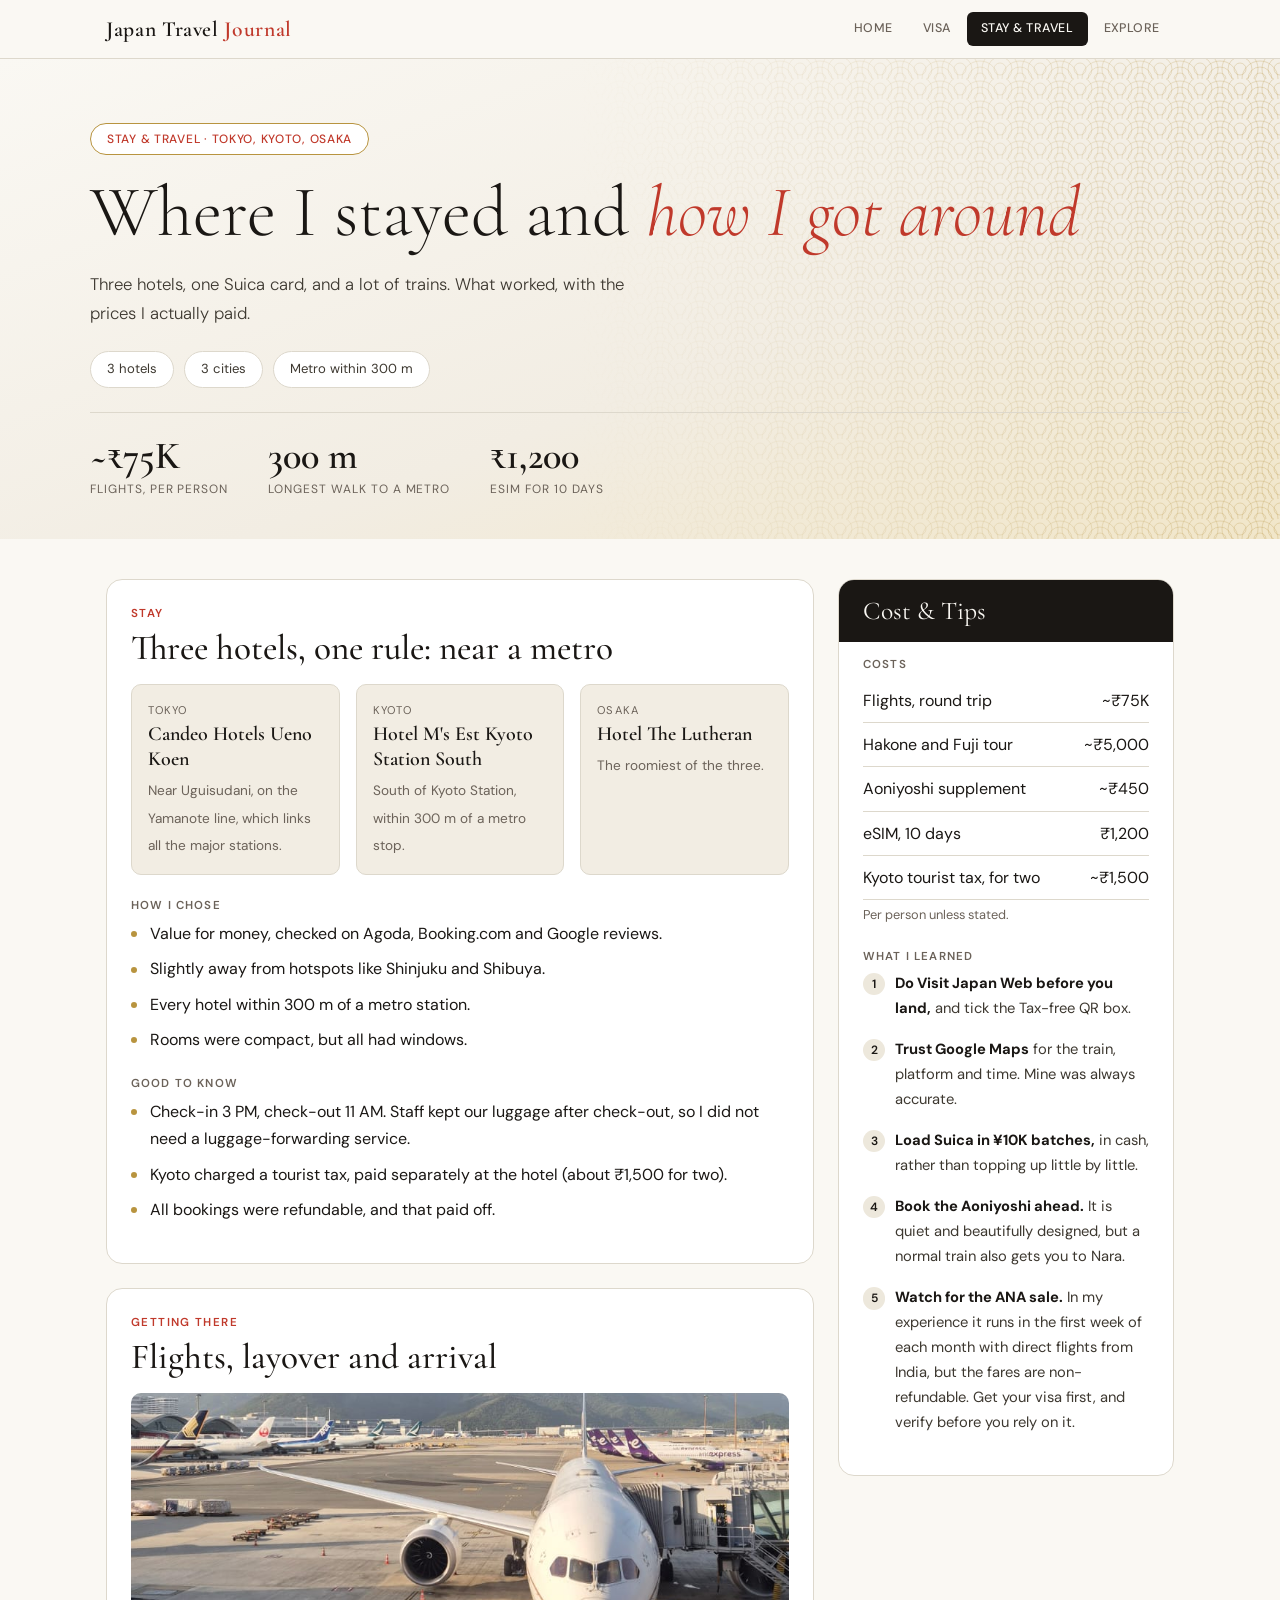
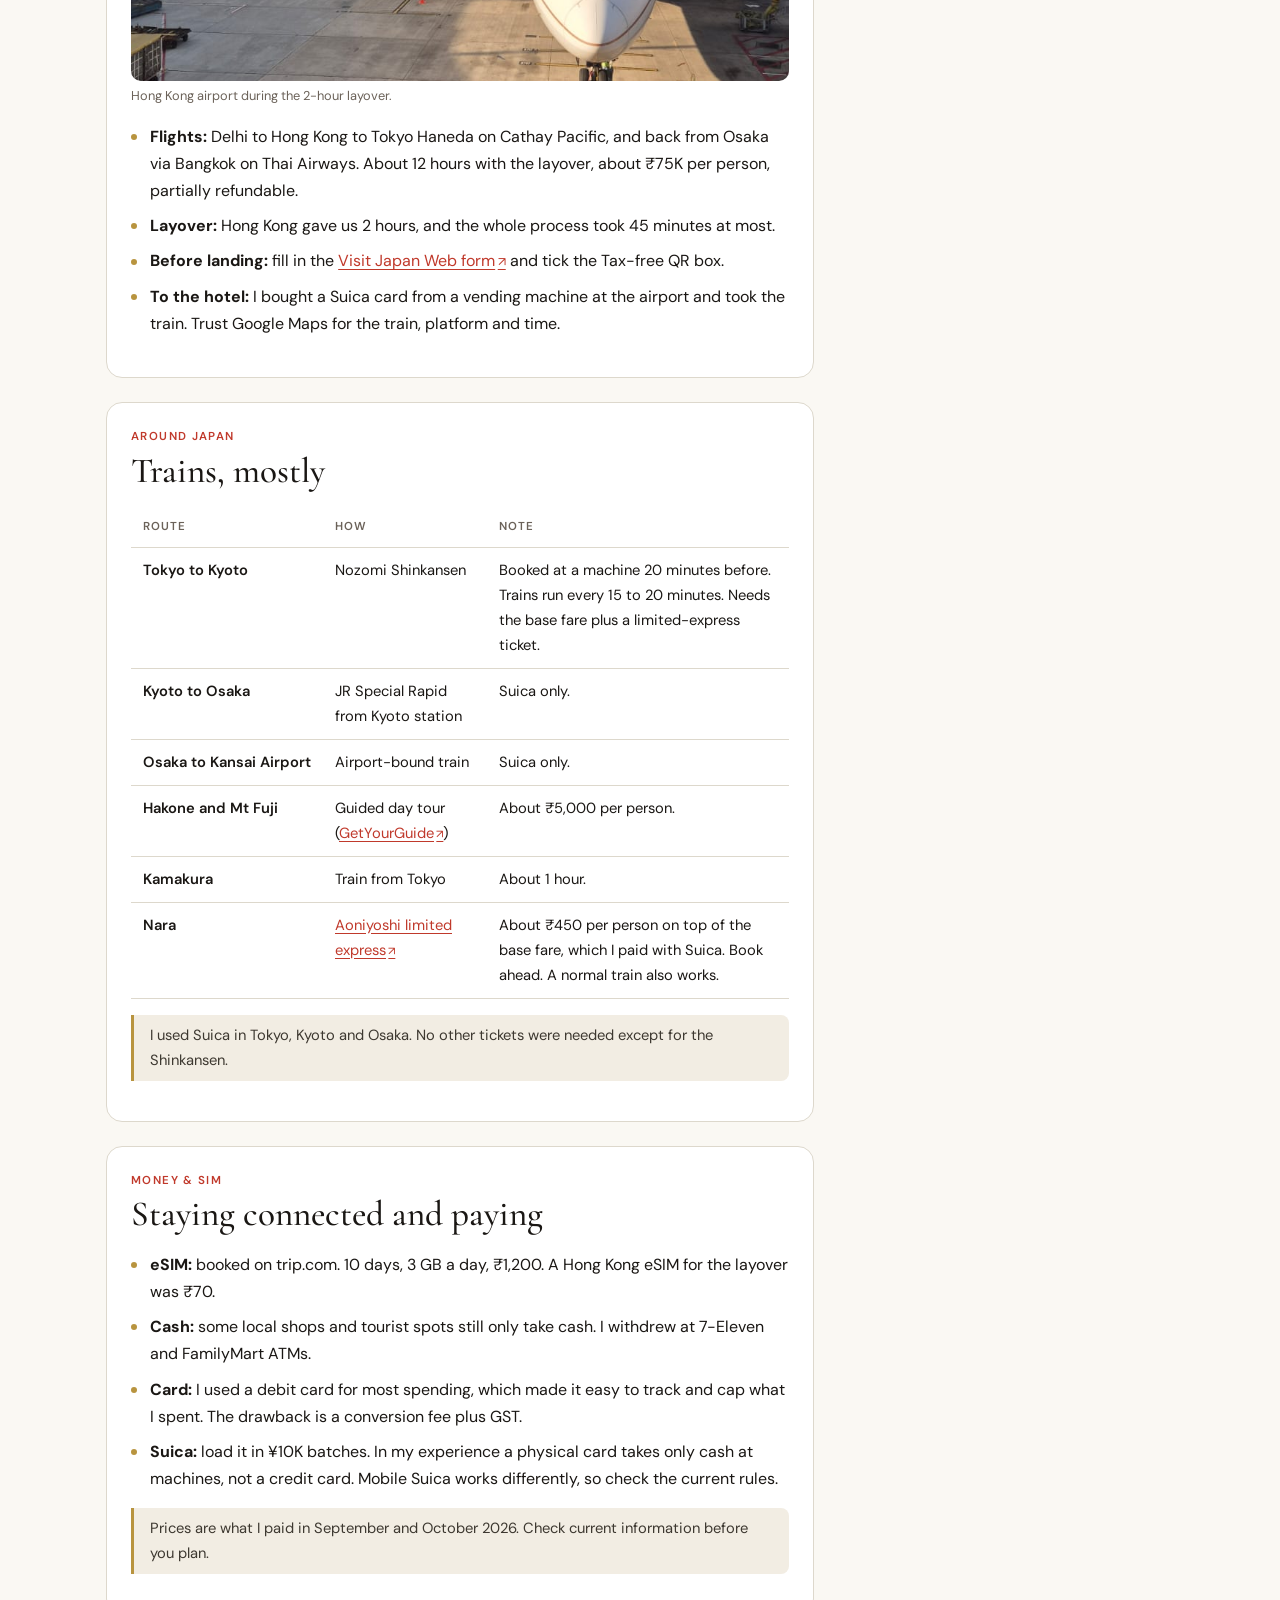
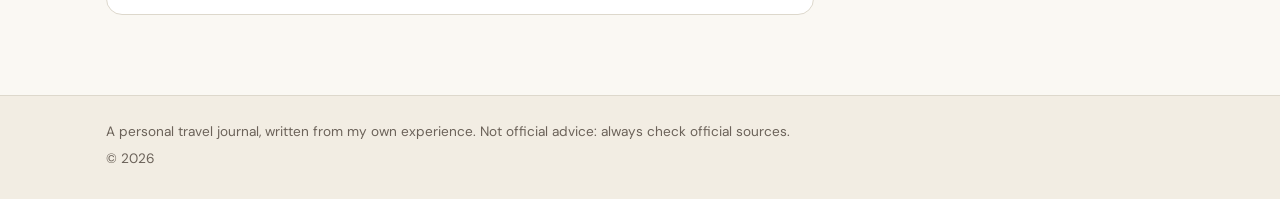
==== stay-travel.html @ 10fd83c4 "Add Stay & Travel page - stay-travel.html: hotels, flights and arrival, transport table,   money and" ====
<!DOCTYPE html>
<html lang="en">
<head>
  <meta charset="utf-8">
  <meta name="viewport" content="width=device-width, initial-scale=1">
  <title>Stay &amp; Travel: Japan Travel Journal</title>
  <meta name="description" content="Where I stayed in Tokyo, Kyoto and Osaka, and how I got around Japan: flights, trains, Suica, eSIM and what it cost.">
  <link rel="preconnect" href="https://fonts.googleapis.com">
  <link rel="preconnect" href="https://fonts.gstatic.com" crossorigin>
  <link rel="stylesheet" href="https://fonts.googleapis.com/css2?family=Cormorant+Garamond:ital,wght@0,300;0,500;0,600;1,300;1,400&family=DM+Sans:wght@300;400;500;600&display=swap">
  <link rel="stylesheet" href="assets/css/base.css">
  <link rel="stylesheet" href="assets/css/layout.css">
  <link rel="stylesheet" href="assets/css/components.css">
  <script src="assets/js/nav.js" defer></script>
</head>
<body>
  <a class="skip-link" href="#main">Skip to content</a>
  <header class="site-header" id="site-header"></header>

  <section class="hero">
    <div class="hero__inner">
      <span class="hero-tag">Stay &amp; Travel &middot; Tokyo, Kyoto, Osaka</span>
      <h1>Where I stayed and <em>how I got around</em></h1>
      <p class="hero__sub">
        Three hotels, one Suica card, and a lot of trains. What worked, with the prices I actually paid.
      </p>
      <ul class="chips">
        <li class="chip">3 hotels</li>
        <li class="chip">3 cities</li>
        <li class="chip">Metro within 300 m</li>
      </ul>
      <dl class="stats">
        <div><dt>Flights, per person</dt><dd>~&#8377;75K</dd></div>
        <div><dt>Longest walk to a metro</dt><dd>300 m</dd></div>
        <div><dt>eSIM for 10 days</dt><dd>&#8377;1,200</dd></div>
      </dl>
    </div>
  </section>

  <main class="page" id="main">
    <div class="page-grid">
      <article>
        <section class="card">
          <p class="eyebrow">Stay</p>
          <h2>Three hotels, one rule: near a metro</h2>
          <ul class="hotels">
            <li class="hotel"><span class="hotel__city">Tokyo</span><span class="hotel__name">Candeo Hotels Ueno Koen</span><span class="hotel__note">Near Uguisudani, on the Yamanote line, which links all the major stations.</span></li>
            <li class="hotel"><span class="hotel__city">Kyoto</span><span class="hotel__name">Hotel M's Est Kyoto Station South</span><span class="hotel__note">South of Kyoto Station, within 300 m of a metro stop.</span></li>
            <li class="hotel"><span class="hotel__city">Osaka</span><span class="hotel__name">Hotel The Lutheran</span><span class="hotel__note">The roomiest of the three.</span></li>
          </ul>

          <h3 class="sub">How I chose</h3>
          <ul class="points">
            <li>Value for money, checked on Agoda, Booking.com and Google reviews.</li>
            <li>Slightly away from hotspots like Shinjuku and Shibuya.</li>
            <li>Every hotel within 300 m of a metro station.</li>
            <li>Rooms were compact, but all had windows.</li>
          </ul>

          <h3 class="sub">Good to know</h3>
          <ul class="points">
            <li>Check-in 3 PM, check-out 11 AM. Staff kept our luggage after check-out, so I did not need a luggage-forwarding service.</li>
            <li>Kyoto charged a tourist tax, paid separately at the hotel (about &#8377;1,500 for two).</li>
            <li>All bookings were refundable, and that paid off.</li>
          </ul>
        </section>

        <section class="card">
          <p class="eyebrow">Getting there</p>
          <h2>Flights, layover and arrival</h2>
          <figure class="photo">
            <img src="assets/images/stay-travel/hong-kong-airport.jpg" width="900" height="1600" loading="lazy"
                 alt="An aircraft parked at a gate at Hong Kong airport, with mountains and clouds behind">
            <figcaption>Hong Kong airport during the 2-hour layover.</figcaption>
          </figure>
          <ul class="points">
            <li><strong>Flights:</strong> Delhi to Hong Kong to Tokyo Haneda on Cathay Pacific, and back from Osaka via Bangkok on Thai Airways. About 12 hours with the layover, about &#8377;75K per person, partially refundable.</li>
            <li><strong>Layover:</strong> Hong Kong gave us 2 hours, and the whole process took 45 minutes at most.</li>
            <li><strong>Before landing:</strong> fill in the
              <a href="https://www.vjw.digital.go.jp/main/#/vjwplo001" target="_blank" rel="noopener noreferrer">Visit Japan Web form<span class="sr-only"> (opens in new tab)</span></a>
              and tick the Tax-free QR box.</li>
            <li><strong>To the hotel:</strong> I bought a Suica card from a vending machine at the airport and took the train. Trust Google Maps for the train, platform and time.</li>
          </ul>
        </section>

        <section class="card">
          <p class="eyebrow">Around Japan</p>
          <h2>Trains, mostly</h2>
          <div class="table-wrap">
            <table class="transport">
              <thead>
                <tr><th scope="col">Route</th><th scope="col">How</th><th scope="col">Note</th></tr>
              </thead>
              <tbody>
                <tr><td>Tokyo to Kyoto</td><td>Nozomi Shinkansen</td><td>Booked at a machine 20 minutes before. Trains run every 15 to 20 minutes. Needs the base fare plus a limited-express ticket.</td></tr>
                <tr><td>Kyoto to Osaka</td><td>JR Special Rapid from Kyoto station</td><td>Suica only.</td></tr>
                <tr><td>Osaka to Kansai Airport</td><td>Airport-bound train</td><td>Suica only.</td></tr>
                <tr><td>Hakone and Mt Fuji</td><td>Guided day tour
                  (<a href="https://www.getyourguide.com/tokyo-l193/tokyo-mt-fuji-tour-hakone-ropeway-owakudani-lake-ashi-t1035544/" target="_blank" rel="noopener noreferrer">GetYourGuide<span class="sr-only"> (opens in new tab)</span></a>)</td><td>About &#8377;5,000 per person.</td></tr>
                <tr><td>Kamakura</td><td>Train from Tokyo</td><td>About 1 hour.</td></tr>
                <tr><td>Nara</td><td>
                  <a href="https://www.kintetsu.co.jp/foreign/english/aoniyoshi/" target="_blank" rel="noopener noreferrer">Aoniyoshi limited express<span class="sr-only"> (opens in new tab)</span></a></td>
                  <td>About &#8377;450 per person on top of the base fare, which I paid with Suica. Book ahead. A normal train also works.</td></tr>
              </tbody>
            </table>
          </div>
          <p class="note">I used Suica in Tokyo, Kyoto and Osaka. No other tickets were needed except for the Shinkansen.</p>
        </section>

        <section class="card">
          <p class="eyebrow">Money &amp; SIM</p>
          <h2>Staying connected and paying</h2>
          <ul class="points">
            <li><strong>eSIM:</strong> booked on trip.com. 10 days, 3 GB a day, &#8377;1,200. A Hong Kong eSIM for the layover was &#8377;70.</li>
            <li><strong>Cash:</strong> some local shops and tourist spots still only take cash. I withdrew at 7-Eleven and FamilyMart ATMs.</li>
            <li><strong>Card:</strong> I used a debit card for most spending, which made it easy to track and cap what I spent. The drawback is a conversion fee plus GST.</li>
            <li><strong>Suica:</strong> load it in &#165;10K batches. In my experience a physical card takes only cash at machines, not a credit card. Mobile Suica works differently, so check the current rules.</li>
          </ul>
          <p class="note">Prices are what I paid in September and October 2026. Check current information before you plan.</p>
        </section>
      </article>

      <aside class="cost-tips" aria-label="Cost and tips">
        <div class="cost-tips__head"><h2>Cost &amp; Tips</h2></div>
        <div class="cost-tips__body">
          <h3>Costs</h3>
          <ul class="cost-list">
            <li><span>Flights, round trip</span><span>~&#8377;75K</span></li>
            <li><span>Hakone and Fuji tour</span><span>~&#8377;5,000</span></li>
            <li><span>Aoniyoshi supplement</span><span>~&#8377;450</span></li>
            <li><span>eSIM, 10 days</span><span>&#8377;1,200</span></li>
            <li><span>Kyoto tourist tax, for two</span><span>~&#8377;1,500</span></li>
          </ul>
          <p class="cost-per">Per person unless stated.</p>

          <h3>What I learned</h3>
          <ol class="tips">
            <li><strong>Do Visit Japan Web before you land,</strong> and tick the Tax-free QR box.</li>
            <li><strong>Trust Google Maps</strong> for the train, platform and time. Mine was always accurate.</li>
            <li><strong>Load Suica in &#165;10K batches,</strong> in cash, rather than topping up little by little.</li>
            <li><strong>Book the Aoniyoshi ahead.</strong> It is quiet and beautifully designed, but a normal train also gets you to Nara.</li>
            <li><strong>Watch for the ANA sale.</strong> In my experience it runs in the first week of each month with direct flights from India, but the fares are non-refundable. Get your visa first, and verify before you rely on it.</li>
          </ol>
        </div>
      </aside>
    </div>
  </main>

  <footer class="site-footer" id="site-footer"></footer>
</body>
</html>
---- assets/css/base.css ----
/* Design tokens: defined once, used everywhere.
   Palette: early-autumn Japan (late Sep to early Oct). Red + gold, with
   green reserved for "approved" only. Fonts are loaded by <link> in each page head. */

:root {
  /* Surfaces */
  --ivory: #faf8f3;        /* page background */
  --cream: #f2ede3;        /* tinted panels */
  --paper: #ede8dc;        /* small chips */
  --white: #ffffff;        /* cards */

  /* Text */
  --ink: #1a1714;
  --ink-light: #3d3830;
  --muted: #6b6259;        /* AA contrast on ivory and cream */

  /* Accents */
  --accent: #c0392b;       /* links, eyebrow, buttons */
  --accent-dark: #962d22;  /* hover */
  --gold: #b8943f;         /* borders and dividers only, never text */
  --gold-light: #e8d49e;   /* soft tint */
  --matcha: #4a6741;       /* ONLY for "approved" */
  --green-badge: #e8f0e4;  /* background for "approved" */

  --border: #ddd8cc;
  --shadow: rgba(26, 23, 20, 0.08);

  /* Fonts */
  --font-heading: "Cormorant Garamond", Georgia, "Times New Roman", serif;
  --font-body: "DM Sans", system-ui, -apple-system, "Segoe UI", Roboto, sans-serif;

  /* Spacing scale */
  --space-1: 0.25rem;
  --space-2: 0.5rem;
  --space-3: 1rem;
  --space-4: 1.5rem;
  --space-5: 2.5rem;
  --space-6: 4rem;

  --radius: 16px;
  --radius-sm: 10px;
  --content-width: 68.75rem;
}

*,
*::before,
*::after {
  box-sizing: border-box;
}

html { scroll-behavior: smooth; }

body {
  margin: 0;
  background: var(--ivory);
  color: var(--ink);
  font-family: var(--font-body);
  font-size: 1rem;
  line-height: 1.7;
}

h1,
h2,
h3 {
  font-family: var(--font-heading);
  font-weight: 600;
  line-height: 1.15;
  margin: 0 0 var(--space-3);
}

h1 { font-size: clamp(2.6rem, 6vw, 4.5rem); font-weight: 300; }
h2 { font-size: clamp(1.6rem, 3vw, 2.2rem); font-weight: 500; }
h3 { font-size: 1.25rem; }

p { margin: 0 0 var(--space-3); }

a { color: var(--accent); text-underline-offset: 0.2em; }
a:hover { color: var(--accent-dark); }

a:focus-visible,
button:focus-visible {
  outline: 3px solid var(--gold);
  outline-offset: 2px;
}

/* Links that open in a new tab get a small arrow. */
a[target="_blank"]::after {
  content: "\2197";
  font-size: 0.8em;
  margin-left: 0.2em;
}

img { max-width: 100%; height: auto; }

.sr-only {
  position: absolute;
  width: 1px;
  height: 1px;
  margin: -1px;
  padding: 0;
  overflow: hidden;
  clip: rect(0, 0, 0, 0);
  white-space: nowrap;
  border: 0;
}
---- assets/css/layout.css ----
/* Page structure: nav, hero, content + side box, footer. */

.skip-link {
  position: absolute;
  left: -999px;
  top: 0;
  background: var(--accent);
  color: #fff;
  padding: var(--space-2) var(--space-3);
}
.skip-link:focus { left: var(--space-3); z-index: 200; }

/* Sticky frosted nav */
.site-header {
  position: sticky;
  top: 0;
  z-index: 100;
  background: rgba(250, 248, 243, 0.95);
  backdrop-filter: blur(12px);
  border-bottom: 1px solid var(--border);
}

.site-header__inner {
  max-width: var(--content-width);
  margin: 0 auto;
  min-height: 58px;
  padding: 0 var(--space-3);
  display: flex;
  align-items: center;
  justify-content: space-between;
  gap: var(--space-3);
  flex-wrap: wrap;
}

.nav-brand {
  font-family: var(--font-heading);
  font-size: 1.35rem;
  font-weight: 600;
  letter-spacing: 0.03em;
  color: var(--ink);
  text-decoration: none;
}
.nav-brand span { color: var(--accent); }

.nav-toggle {
  display: none;
  background: transparent;
  border: 1px solid var(--border);
  border-radius: 8px;
  padding: var(--space-1) var(--space-3);
  font: inherit;
  font-size: 0.8rem;
  text-transform: uppercase;
  letter-spacing: 0.05em;
  color: var(--ink);
  cursor: pointer;
}

.site-nav ul {
  list-style: none;
  margin: 0;
  padding: 0;
  display: flex;
  gap: 2px;
}

.site-nav a {
  display: block;
  padding: 6px 14px;
  border-radius: 6px;
  font-size: 0.78rem;
  font-weight: 500;
  letter-spacing: 0.04em;
  text-transform: uppercase;
  text-decoration: none;
  color: var(--muted);
  transition: background 0.2s, color 0.2s;
}
.site-nav a:hover,
.site-nav a[aria-current="page"] {
  background: var(--ink);
  color: var(--ivory);
}

/* Hero: cream-to-gold wash, faint wave pattern fading out to the left. */
.hero {
  position: relative;
  overflow: hidden;
  padding: var(--space-6) var(--space-3) var(--space-5);
  background: linear-gradient(160deg, var(--ivory) 0%, var(--cream) 60%, #f1e6c9 100%);
}
.hero::before {
  content: "";
  position: absolute;
  inset: 0;
  background-image: url("data:image/svg+xml,%3Csvg xmlns='http://www.w3.org/2000/svg' width='40' height='20' viewBox='0 0 40 20'%3E%3Cg fill='none' stroke='%23b8943f' stroke-opacity='0.3' stroke-width='1'%3E%3Ccircle cx='20' cy='20' r='18'/%3E%3Ccircle cx='20' cy='20' r='12'/%3E%3Ccircle cx='20' cy='20' r='6'/%3E%3Ccircle cx='0' cy='10' r='18'/%3E%3Ccircle cx='0' cy='10' r='12'/%3E%3Ccircle cx='0' cy='10' r='6'/%3E%3Ccircle cx='40' cy='10' r='18'/%3E%3Ccircle cx='40' cy='10' r='12'/%3E%3Ccircle cx='40' cy='10' r='6'/%3E%3C/g%3E%3C/svg%3E");
  -webkit-mask-image: linear-gradient(to left, rgba(0, 0, 0, 0.9), transparent 55%);
  mask-image: linear-gradient(to left, rgba(0, 0, 0, 0.9), transparent 55%);
  pointer-events: none;
}
.hero__inner {
  position: relative;
  max-width: var(--content-width);
  margin: 0 auto;
}
.hero h1 em { font-style: italic; color: var(--accent); }
.hero__sub {
  max-width: 36rem;
  margin-bottom: var(--space-4);
  font-size: 1.05rem;
  font-weight: 300;
  color: var(--ink-light);
}

/* Main content: cards on the left, Cost & Tips on the right. */
.page {
  max-width: var(--content-width);
  margin: 0 auto;
  padding: var(--space-5) var(--space-3);
}

.page-grid {
  display: grid;
  grid-template-columns: minmax(0, 1fr) 21rem;
  gap: var(--space-4);
  align-items: start;
}

.page-grid > article {
  display: grid;
  gap: var(--space-4);
}

.page-grid > aside {
  position: sticky;
  top: 74px;
}

/* Footer */
.site-footer {
  border-top: 1px solid var(--border);
  margin-top: var(--space-5);
  background: var(--cream);
  color: var(--muted);
  font-size: 0.85rem;
}
.site-footer__inner {
  max-width: var(--content-width);
  margin: 0 auto;
  padding: var(--space-4) var(--space-3);
}
.site-footer p { margin: 0 0 var(--space-1); }

/* Tablet and mobile: side box drops below the content, nav collapses. */
@media (max-width: 52rem) {
  .page-grid { grid-template-columns: minmax(0, 1fr); }
  .page-grid > aside { position: static; }

  .nav-toggle { display: inline-block; }
  .site-nav { width: 100%; }
  .site-nav[hidden] { display: none; }
  .site-nav ul { flex-direction: column; padding-bottom: var(--space-2); }
}
---- assets/css/components.css ----
/* Reusable components. */

/* Cards */
.card {
  background: var(--white);
  border: 1px solid var(--border);
  border-radius: var(--radius);
  padding: var(--space-4);
  transition: box-shadow 0.2s;
}
.card:hover { box-shadow: 0 4px 24px var(--shadow); }

.eyebrow {
  margin: 0 0 var(--space-1);
  font-size: 0.72rem;
  font-weight: 600;
  letter-spacing: 0.12em;
  text-transform: uppercase;
  color: var(--accent);
}
.card h2 { margin-bottom: var(--space-3); }

/* Pills and chips (hero) */
.hero-tag {
  display: inline-flex;
  align-items: center;
  margin-bottom: var(--space-3);
  padding: 5px 16px;
  border: 1px solid var(--gold);
  border-radius: 100px;
  background: var(--white);
  font-size: 0.75rem;
  font-weight: 500;
  letter-spacing: 0.06em;
  text-transform: uppercase;
  color: var(--accent);
}

.chips {
  display: flex;
  flex-wrap: wrap;
  gap: 10px;
  margin: 0 0 var(--space-4);
  padding: 0;
  list-style: none;
}
.chip {
  padding: 6px 16px;
  border: 1px solid var(--border);
  border-radius: 100px;
  background: var(--white);
  font-size: 0.82rem;
  color: var(--ink-light);
}

/* "Approved": the only green on the site. Used in exactly three places. */
.chip--approved,
.approved-pill {
  border-color: transparent;
  background: var(--green-badge);
  color: var(--matcha);
  font-weight: 600;
}
.approved-pill {
  display: inline-block;
  margin-left: var(--space-2);
  padding: 1px 10px;
  border-radius: 100px;
  font-size: 0.75rem;
  letter-spacing: 0.04em;
  text-transform: uppercase;
}
mark.approved {
  background: linear-gradient(transparent 55%, var(--green-badge) 55%);
  color: var(--matcha);
  font-weight: 600;
  padding: 0 2px;
}

/* Hero stats */
.stats {
  display: flex;
  flex-wrap: wrap;
  gap: var(--space-5);
  margin: 0;
  padding: var(--space-4) 0 0;
  border-top: 1px solid var(--border);
}
.stats > div { margin: 0; }
.stats dt {
  order: 2;
  margin-top: var(--space-1);
  font-size: 0.75rem;
  letter-spacing: 0.08em;
  text-transform: uppercase;
  color: var(--muted);
}
.stats dd {
  margin: 0;
  font-family: var(--font-heading);
  font-size: 2.4rem;
  font-weight: 600;
  line-height: 1;
}
.stats > div { display: flex; flex-direction: column; }

/* Timeline */
.timeline {
  position: relative;
  list-style: none;
  margin: 0;
  padding: 0 0 0 var(--space-4);
}
.timeline::before {
  content: "";
  position: absolute;
  left: 7px;
  top: 8px;
  bottom: 8px;
  width: 1px;
  background: var(--border);
}
.timeline li { position: relative; margin-bottom: var(--space-3); }
.timeline li:last-child { margin-bottom: 0; }
.timeline li::before {
  content: "";
  position: absolute;
  left: calc(-1 * var(--space-4) + 3px);
  top: 0.55em;
  width: 9px;
  height: 9px;
  border-radius: 50%;
  background: var(--accent);
  border: 2px solid var(--white);
  box-shadow: 0 0 0 1px var(--accent);
}
.timeline li.is-approved::before {
  background: var(--matcha);
  box-shadow: 0 0 0 1px var(--matcha);
}
.timeline time {
  display: block;
  font-size: 0.72rem;
  font-weight: 600;
  letter-spacing: 0.08em;
  text-transform: uppercase;
  color: var(--muted);
}

/* Route cards: where the application goes */
.route {
  display: grid;
  grid-template-columns: repeat(auto-fit, minmax(10rem, 1fr));
  gap: var(--space-3);
  margin: 0;
  padding: 0;
  list-style: none;
}
.route li {
  position: relative;
  padding: var(--space-3);
  border: 1px solid var(--border);
  border-radius: var(--radius-sm);
  background: var(--cream);
  text-align: center;
}
.route li:not(:last-child)::after {
  content: "\2192";
  position: absolute;
  right: calc(-1 * var(--space-3) - 0.4rem);
  top: 50%;
  transform: translateY(-50%);
  color: var(--muted);
  z-index: 1;
}
.route__step {
  display: block;
  font-size: 0.7rem;
  letter-spacing: 0.1em;
  text-transform: uppercase;
  color: var(--muted);
}
.route__name {
  display: block;
  margin: 2px 0;
  font-family: var(--font-heading);
  font-size: 1.2rem;
  font-weight: 600;
  line-height: 1.25;
}
.route__role { font-size: 0.85rem; color: var(--muted); }

/* Checklist */
.checklist {
  list-style: none;
  margin: 0 0 var(--space-3);
  padding: 0;
  columns: 2 15rem;
  column-gap: var(--space-4);
}
.checklist li {
  position: relative;
  margin-bottom: var(--space-2);
  padding-left: 1.6rem;
  break-inside: avoid;
}
.checklist li::before {
  content: "\2713";
  position: absolute;
  left: 0;
  color: var(--accent);
  font-weight: 700;
}

.note {
  margin: 0 0 var(--space-3);
  padding: var(--space-2) var(--space-3);
  border-left: 3px solid var(--gold);
  border-radius: 0 8px 8px 0;
  background: var(--cream);
  font-size: 0.92rem;
  color: var(--ink-light);
}

/* Document download cards */
.docs {
  display: grid;
  grid-template-columns: repeat(auto-fit, minmax(13rem, 1fr));
  gap: var(--space-3);
  margin: var(--space-3) 0;
}
.doc {
  display: flex;
  flex-direction: column;
  gap: var(--space-2);
  padding: var(--space-3);
  border: 1px solid var(--border);
  border-radius: var(--radius-sm);
  background: var(--cream);
}
.doc h3 { margin: 0; }
.doc p { margin: 0; font-size: 0.88rem; color: var(--muted); }
.doc .button { margin-top: auto; align-self: flex-start; }

.button {
  display: inline-block;
  padding: var(--space-2) var(--space-4);
  border-radius: 100px;
  background: var(--accent);
  color: #fff;
  font-size: 0.85rem;
  font-weight: 600;
  text-decoration: none;
}
.button:hover { background: var(--accent-dark); color: #fff; }

/* Cost & Tips: reusable on every content page. */
.cost-tips {
  overflow: hidden;
  border: 1px solid var(--border);
  border-radius: var(--radius);
  background: var(--white);
}
.cost-tips__head {
  padding: var(--space-3) var(--space-4);
  background: var(--ink);
  color: var(--ivory);
}
.cost-tips__head h2 { margin: 0; font-size: 1.6rem; font-weight: 400; }
.cost-tips__body { padding: var(--space-3) var(--space-4) var(--space-4); }
.cost-tips h3 {
  margin: var(--space-4) 0 var(--space-2);
  font-family: var(--font-body);
  font-size: 0.72rem;
  font-weight: 600;
  letter-spacing: 0.1em;
  text-transform: uppercase;
  color: var(--muted);
}
.cost-tips h3:first-child { margin-top: 0; }

.cost-list { list-style: none; margin: 0; padding: 0; }
.cost-list li {
  display: flex;
  justify-content: space-between;
  gap: var(--space-3);
  padding: 8px 0;
  border-bottom: 1px solid var(--border);
}
.cost-list .cost-total { border-bottom: 0; font-weight: 700; }
.cost-per { margin: var(--space-1) 0 0; font-size: 0.8rem; color: var(--muted); }

.tips { list-style: none; margin: 0; padding: 0; counter-reset: tip; }
.tips li {
  position: relative;
  margin-bottom: var(--space-3);
  padding-left: 2rem;
  font-size: 0.92rem;
  color: var(--ink-light);
  counter-increment: tip;
}
.tips li::before {
  content: counter(tip);
  position: absolute;
  left: 0;
  top: 2px;
  width: 1.4rem;
  height: 1.4rem;
  border-radius: 50%;
  background: var(--paper);
  color: var(--ink);
  font-size: 0.75rem;
  font-weight: 600;
  line-height: 1.4rem;
  text-align: center;
}
.tips strong { color: var(--ink); }

/* Hanko-style seal: used once per page for the "last checked" stamp. */
.hanko {
  display: inline-flex;
  flex-direction: column;
  align-items: center;
  justify-content: center;
  flex: none;
  width: 5.5rem;
  height: 5.5rem;
  border: 3px solid var(--accent);
  border-radius: 50%;
  color: var(--accent);
  font-family: var(--font-heading);
  font-size: 0.85rem;
  font-weight: 600;
  line-height: 1.2;
  text-align: center;
  transform: rotate(-8deg);
}
.hanko strong { font-size: 1rem; }

.stale-note {
  display: flex;
  align-items: center;
  gap: var(--space-4);
}
.stale-note p { margin: 0; font-size: 0.92rem; color: var(--ink-light); }

@media (max-width: 40rem) {
  .route li:not(:last-child)::after { content: "\2193"; right: auto; left: 50%; top: auto; bottom: -1.1rem; transform: translateX(-50%); }
  .stale-note { flex-direction: column; align-items: flex-start; }
}

/* Stay & Travel page */

/* Short bullet lists inside cards */
.points {
  list-style: none;
  margin: 0 0 var(--space-3);
  padding: 0;
}
.points li {
  position: relative;
  margin-bottom: var(--space-2);
  padding-left: 1.2rem;
}
.points li::before {
  content: "";
  position: absolute;
  left: 0;
  top: 0.7em;
  width: 6px;
  height: 6px;
  border-radius: 50%;
  background: var(--gold);
}
.card h3.sub {
  margin: var(--space-4) 0 var(--space-2);
  font-family: var(--font-body);
  font-size: 0.72rem;
  font-weight: 600;
  letter-spacing: 0.1em;
  text-transform: uppercase;
  color: var(--muted);
}

/* Hotel cards */
.hotels {
  display: grid;
  grid-template-columns: repeat(auto-fit, minmax(12rem, 1fr));
  gap: var(--space-3);
  margin: 0;
  padding: 0;
  list-style: none;
}
.hotel {
  padding: var(--space-3);
  border: 1px solid var(--border);
  border-radius: var(--radius-sm);
  background: var(--cream);
}
.hotel__city {
  display: block;
  font-size: 0.7rem;
  letter-spacing: 0.1em;
  text-transform: uppercase;
  color: var(--muted);
}
.hotel__name {
  display: block;
  margin: 2px 0 var(--space-1);
  font-family: var(--font-heading);
  font-size: 1.25rem;
  font-weight: 600;
  line-height: 1.25;
}
.hotel__note { font-size: 0.85rem; color: var(--muted); }

/* Photo banner (tall photos are cropped, not squashed) */
.photo { margin: 0 0 var(--space-3); }
.photo img {
  display: block;
  width: 100%;
  height: auto;
  aspect-ratio: 16 / 7;
  object-fit: cover;
  object-position: center 62%;
  border-radius: var(--radius-sm);
}
.photo figcaption {
  margin-top: var(--space-1);
  font-size: 0.8rem;
  color: var(--muted);
}

/* Transport table scrolls inside its own wrapper on small screens */
.table-wrap { overflow-x: auto; margin-bottom: var(--space-3); }
.transport {
  width: 100%;
  min-width: 34rem;
  border-collapse: collapse;
  font-size: 0.92rem;
}
.transport th,
.transport td {
  padding: 10px 12px;
  border-bottom: 1px solid var(--border);
  text-align: left;
  vertical-align: top;
}
.transport th {
  font-size: 0.72rem;
  font-weight: 600;
  letter-spacing: 0.08em;
  text-transform: uppercase;
  color: var(--muted);
}
.transport td:first-child { font-weight: 600; white-space: nowrap; }
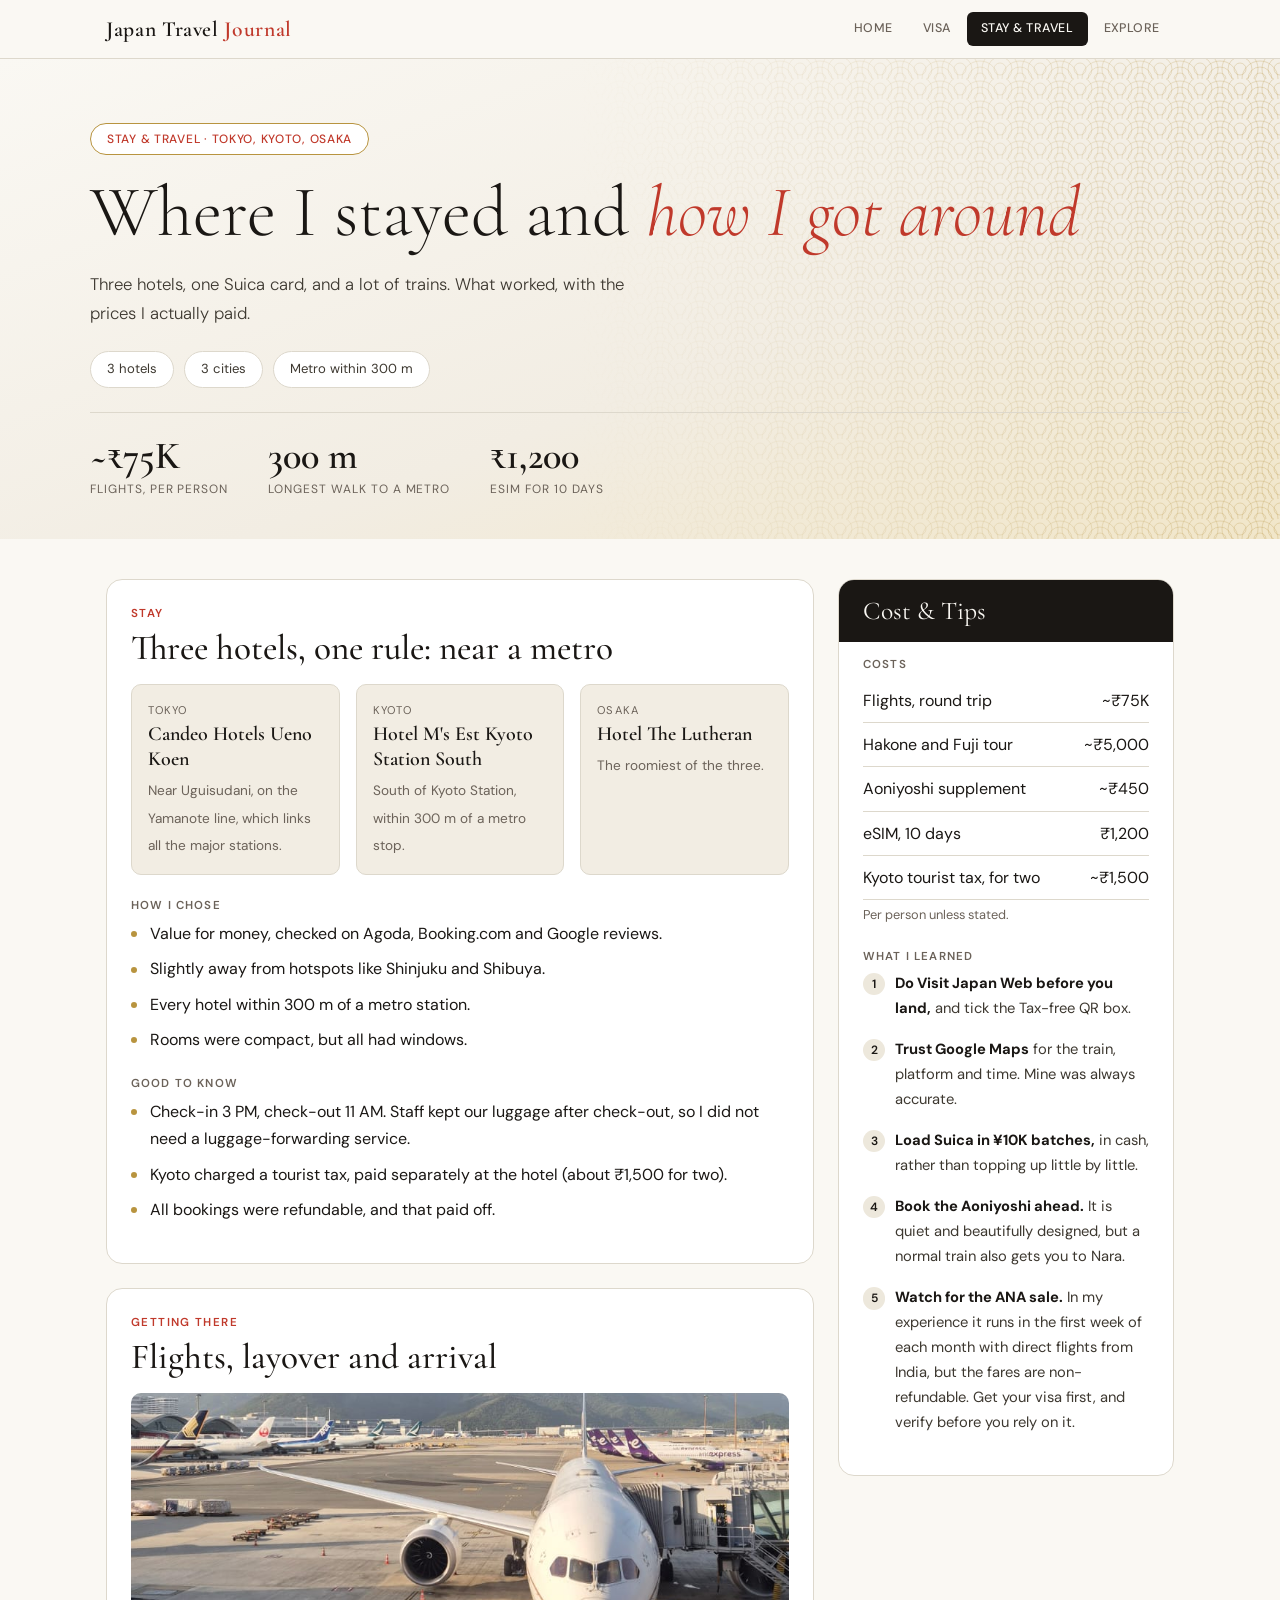
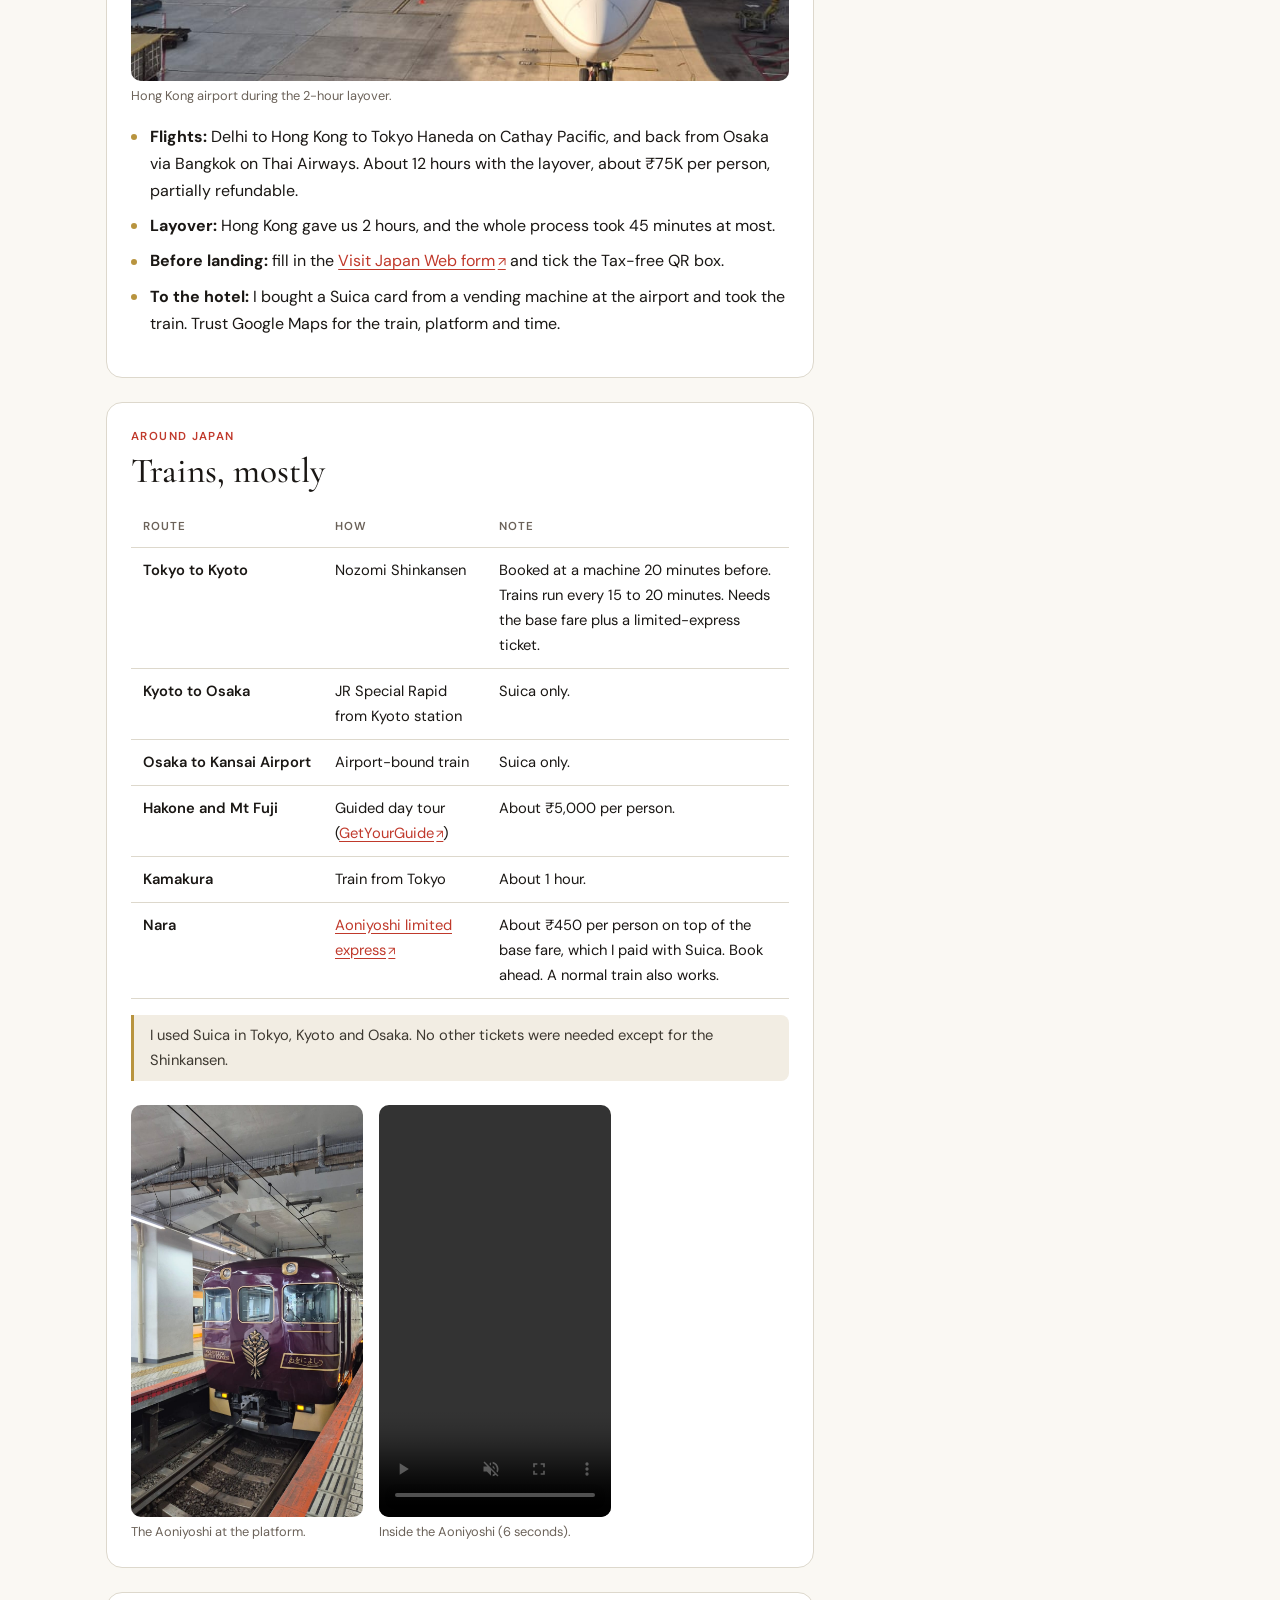
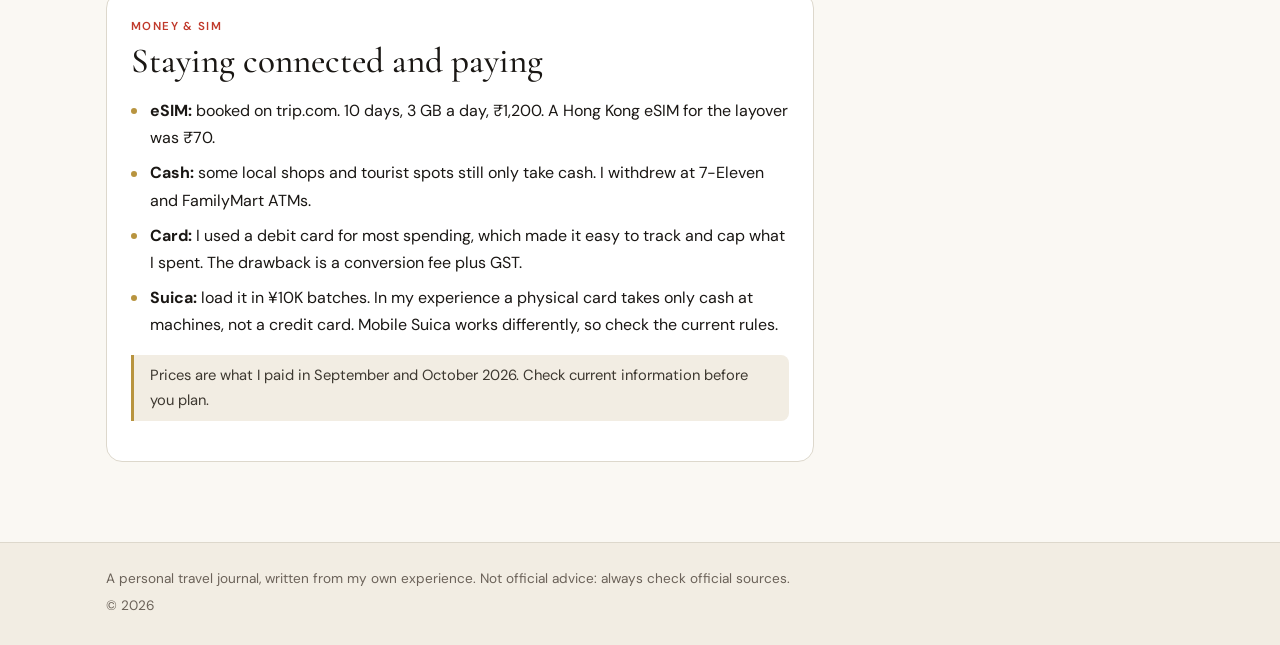
==== commit ecbf525d: "added image and a video" ====
--- a/stay-travel.html
+++ b/stay-travel.html
@@ -105,6 +105,21 @@
             </table>
           </div>
           <p class="note">I used Suica in Tokyo, Kyoto and Osaka. No other tickets were needed except for the Shinkansen.</p>
+          <div class="media-pair">
+            <figure class="media">
+              <img src="assets/images/stay-travel/aoniyoshi-train.jpg" width="900" height="1600" loading="lazy"
+                   alt="The purple Aoniyoshi sightseeing limited express waiting at a station platform">
+              <figcaption>The Aoniyoshi at the platform.</figcaption>
+            </figure>
+            <figure class="media">
+              <video controls muted playsinline preload="metadata" width="478" height="850"
+                     aria-label="A short clip of the inside of the Aoniyoshi train">
+                <source src="assets/videos/stay-travel/aoniyoshi-inside.mp4#t=0.1" type="video/mp4">
+                Your browser can't play this video.
+              </video>
+              <figcaption>Inside the Aoniyoshi (6 seconds).</figcaption>
+            </figure>
+          </div>
         </section>
 
         <section class="card">
--- a/assets/css/components.css
+++ b/assets/css/components.css
@@ -454,3 +454,28 @@
   color: var(--muted);
 }
 .transport td:first-child { font-weight: 600; white-space: nowrap; }
+
+/* Photo + video pair (both portrait 9:16) */
+.media-pair {
+  display: grid;
+  grid-template-columns: repeat(2, minmax(0, 1fr));
+  gap: var(--space-3);
+  max-width: 30rem;
+  margin: var(--space-4) 0 0;
+}
+.media { margin: 0; }
+.media img,
+.media video {
+  display: block;
+  width: 100%;
+  height: auto;
+  aspect-ratio: 9 / 16;
+  object-fit: cover;
+  border-radius: var(--radius-sm);
+  background: var(--cream);
+}
+.media figcaption {
+  margin-top: var(--space-1);
+  font-size: 0.8rem;
+  color: var(--muted);
+}
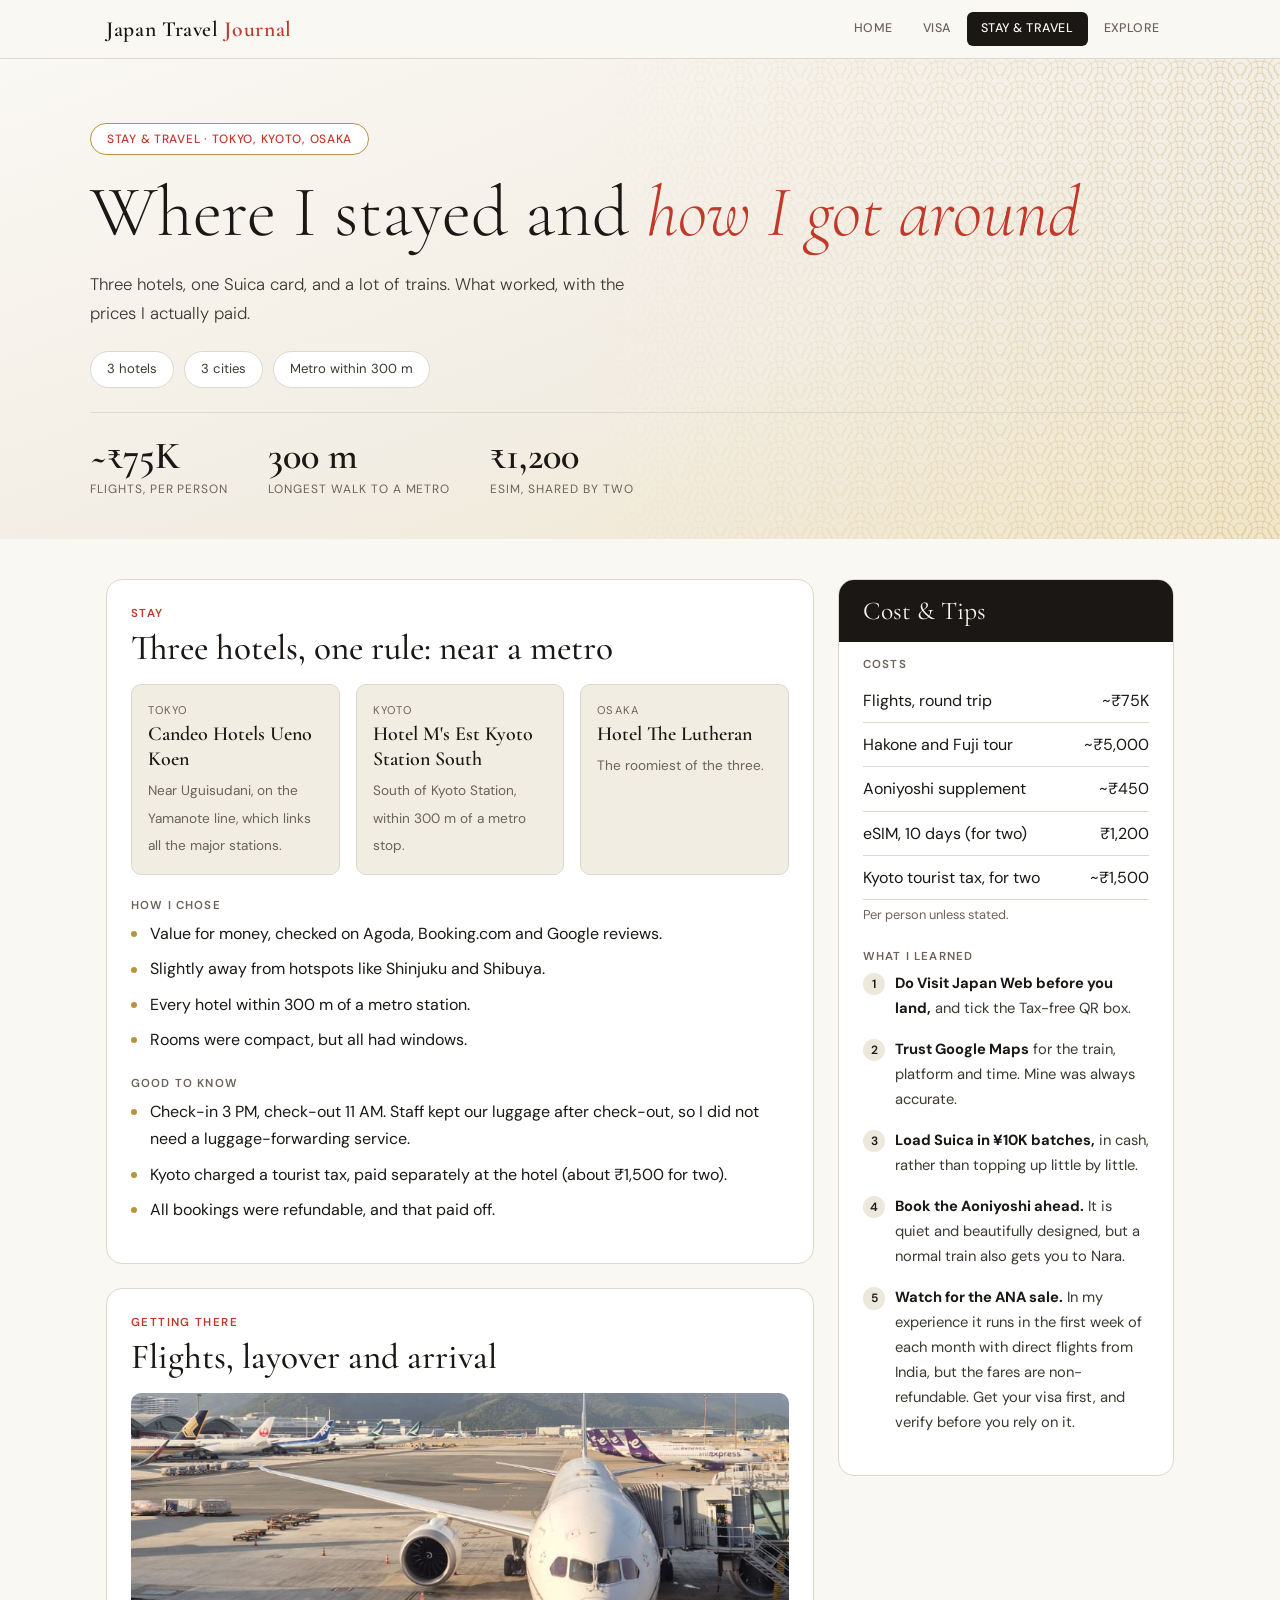
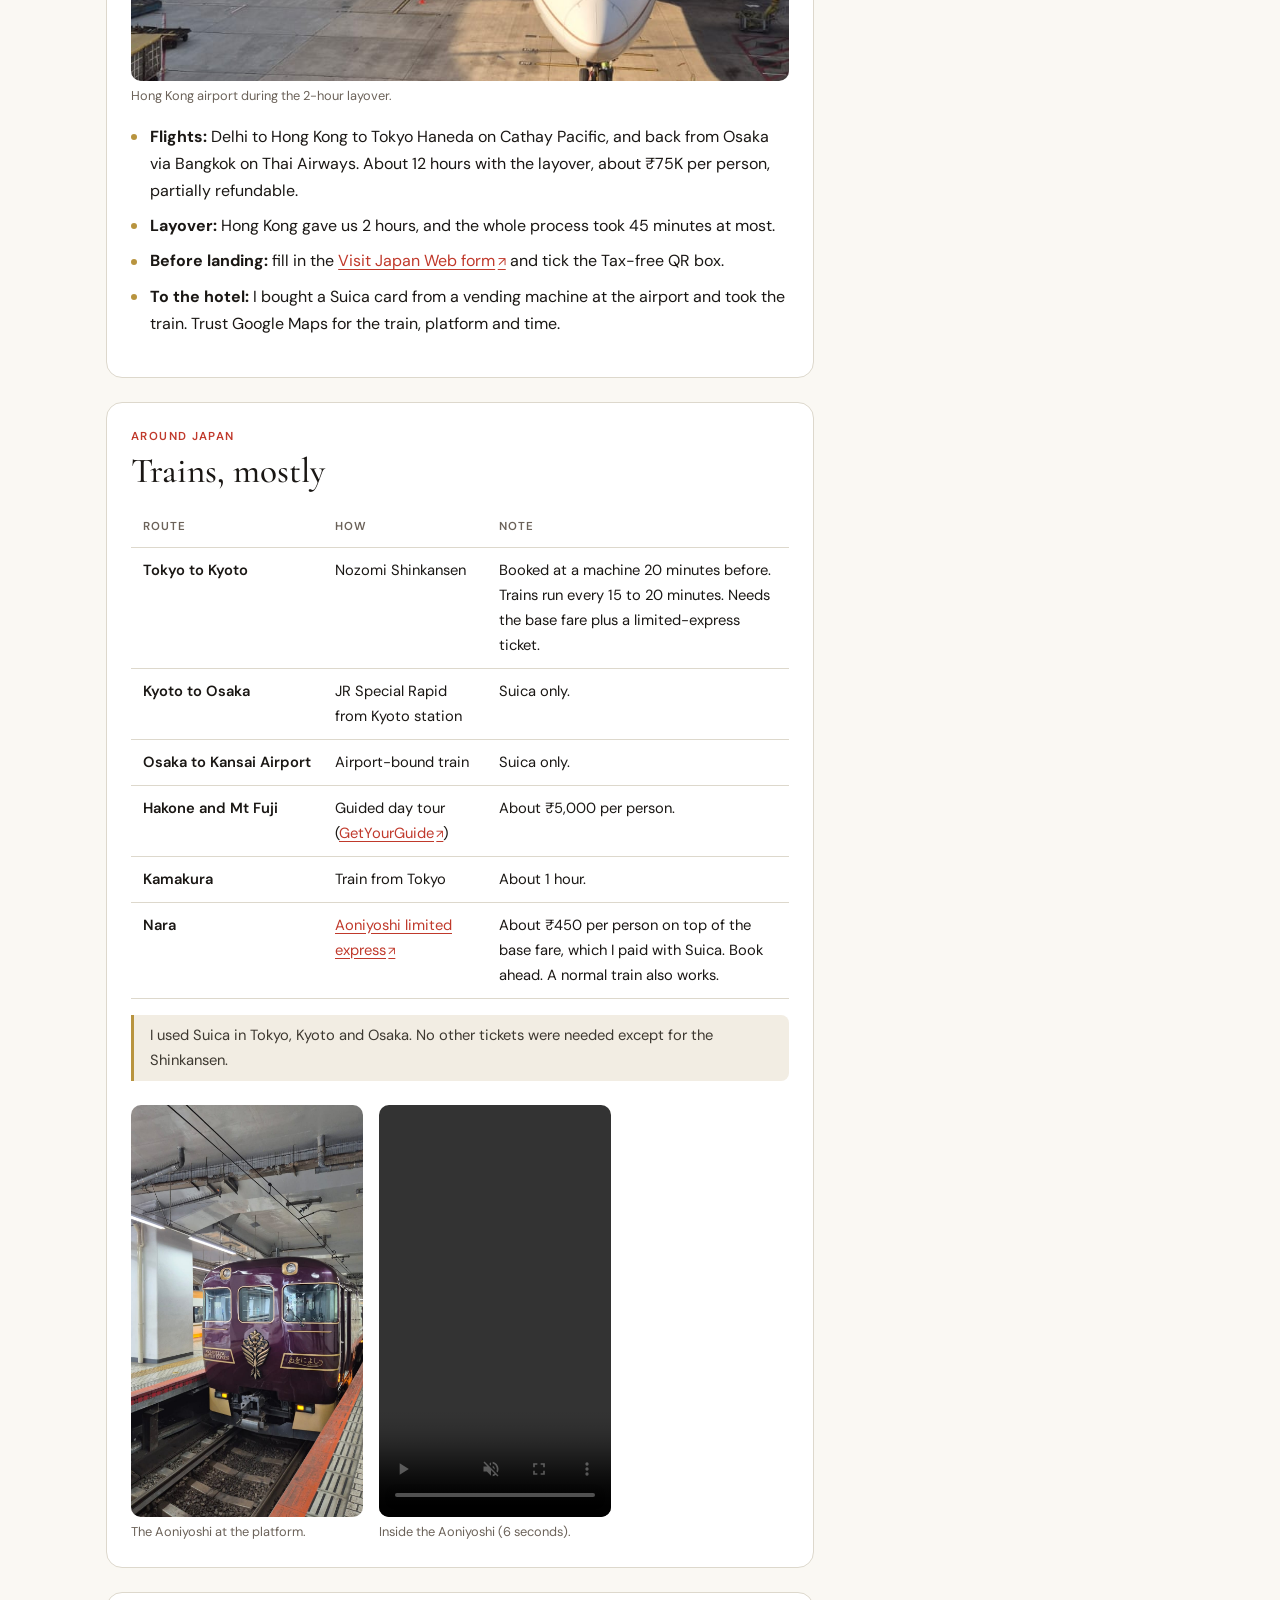
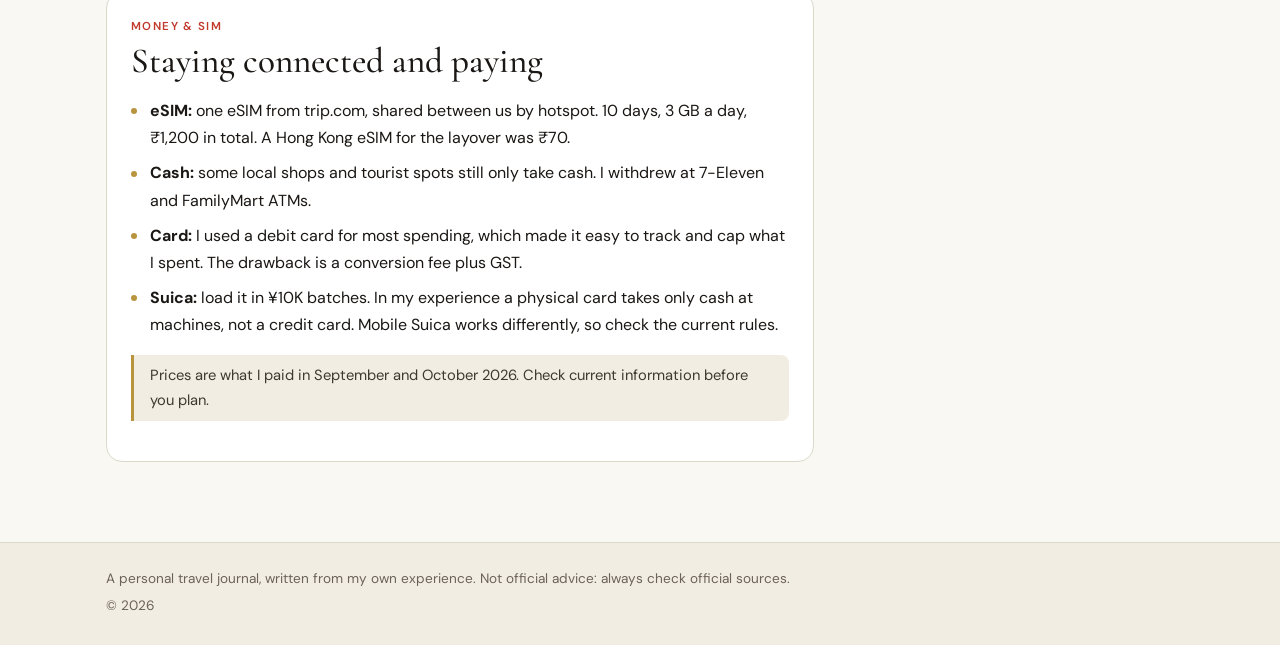
==== commit ef63f2a6: "Add Home page and fix eSIM cost wording - index.html: split hero with photo, route, journal cards an" ====
--- a/stay-travel.html
+++ b/stay-travel.html
@@ -32,7 +32,7 @@
       <dl class="stats">
         <div><dt>Flights, per person</dt><dd>~&#8377;75K</dd></div>
         <div><dt>Longest walk to a metro</dt><dd>300 m</dd></div>
-        <div><dt>eSIM for 10 days</dt><dd>&#8377;1,200</dd></div>
+        <div><dt>eSIM, shared by two</dt><dd>&#8377;1,200</dd></div>
       </dl>
     </div>
   </section>
@@ -126,7 +126,7 @@
           <p class="eyebrow">Money &amp; SIM</p>
           <h2>Staying connected and paying</h2>
           <ul class="points">
-            <li><strong>eSIM:</strong> booked on trip.com. 10 days, 3 GB a day, &#8377;1,200. A Hong Kong eSIM for the layover was &#8377;70.</li>
+            <li><strong>eSIM:</strong> one eSIM from trip.com, shared between us by hotspot. 10 days, 3 GB a day, &#8377;1,200 in total. A Hong Kong eSIM for the layover was &#8377;70.</li>
             <li><strong>Cash:</strong> some local shops and tourist spots still only take cash. I withdrew at 7-Eleven and FamilyMart ATMs.</li>
             <li><strong>Card:</strong> I used a debit card for most spending, which made it easy to track and cap what I spent. The drawback is a conversion fee plus GST.</li>
             <li><strong>Suica:</strong> load it in &#165;10K batches. In my experience a physical card takes only cash at machines, not a credit card. Mobile Suica works differently, so check the current rules.</li>
@@ -143,7 +143,7 @@
             <li><span>Flights, round trip</span><span>~&#8377;75K</span></li>
             <li><span>Hakone and Fuji tour</span><span>~&#8377;5,000</span></li>
             <li><span>Aoniyoshi supplement</span><span>~&#8377;450</span></li>
-            <li><span>eSIM, 10 days</span><span>&#8377;1,200</span></li>
+            <li><span>eSIM, 10 days (for two)</span><span>&#8377;1,200</span></li>
             <li><span>Kyoto tourist tax, for two</span><span>~&#8377;1,500</span></li>
           </ul>
           <p class="cost-per">Per person unless stated.</p>
--- a/assets/css/base.css
+++ b/assets/css/base.css
@@ -103,3 +103,6 @@
   white-space: nowrap;
   border: 0;
 }
+
+/* Make the hidden attribute always win, even over component display rules. */
+[hidden] { display: none !important; }
--- a/assets/css/layout.css
+++ b/assets/css/layout.css
@@ -161,3 +161,35 @@
   .site-nav[hidden] { display: none; }
   .site-nav ul { flex-direction: column; padding-bottom: var(--space-2); }
 }
+
+/* Home hero: text on the left, portrait photo card on the right. */
+.hero--split .hero__inner {
+  display: grid;
+  grid-template-columns: minmax(0, 1.25fr) minmax(0, 0.75fr);
+  gap: var(--space-5);
+  align-items: center;
+}
+.hero__photo { margin: 0; }
+.hero__photo img {
+  display: block;
+  width: 100%;
+  height: auto;
+  aspect-ratio: 4 / 5;
+  object-fit: cover;
+  object-position: center 45%;
+  border: 6px solid var(--white);
+  border-radius: var(--radius);
+  box-shadow: 0 12px 40px var(--shadow);
+}
+.hero__actions {
+  display: flex;
+  flex-wrap: wrap;
+  align-items: center;
+  gap: var(--space-4);
+  margin-bottom: var(--space-4);
+}
+
+@media (max-width: 52rem) {
+  .hero--split .hero__inner { grid-template-columns: minmax(0, 1fr); }
+  .hero__photo { max-width: 22rem; }
+}
--- a/assets/css/components.css
+++ b/assets/css/components.css
@@ -479,3 +479,284 @@
   font-size: 0.8rem;
   color: var(--muted);
 }
+
+/* Explore page */
+
+/* "Plans that changed" cards */
+.changed {
+  display: grid;
+  grid-template-columns: repeat(auto-fit, minmax(12rem, 1fr));
+  gap: var(--space-3);
+  margin: var(--space-3) 0 var(--space-5);
+  padding: 0;
+  list-style: none;
+}
+.changed li {
+  padding: var(--space-3);
+  border: 1px solid var(--border);
+  border-left: 3px solid var(--gold);
+  border-radius: var(--radius-sm);
+  background: var(--white);
+  font-size: 0.92rem;
+  color: var(--ink-light);
+}
+.changed strong {
+  display: block;
+  margin-bottom: 2px;
+  font-family: var(--font-heading);
+  font-size: 1.2rem;
+  color: var(--ink);
+}
+
+/* Filter bar */
+.filters {
+  display: flex;
+  flex-wrap: wrap;
+  gap: var(--space-2) var(--space-4);
+  align-items: center;
+  margin-bottom: var(--space-4);
+  padding: var(--space-3) 0;
+  border-top: 1px solid var(--border);
+  border-bottom: 1px solid var(--border);
+}
+.filters__group { display: flex; flex-wrap: wrap; gap: var(--space-2); }
+.filter {
+  padding: 6px 14px;
+  border: 1px solid var(--border);
+  border-radius: 100px;
+  background: var(--white);
+  font: inherit;
+  font-size: 0.82rem;
+  color: var(--ink-light);
+  cursor: pointer;
+}
+.filter:hover { border-color: var(--ink); }
+.filter[aria-pressed="true"] { background: var(--ink); border-color: var(--ink); color: var(--ivory); }
+.filters__status { margin: 0; font-size: 0.8rem; color: var(--muted); }
+
+@media (min-width: 52.01rem) {
+  .filters {
+    position: sticky;
+    top: 58px;
+    z-index: 90;
+    background: rgba(250, 248, 243, 0.95);
+    backdrop-filter: blur(12px);
+  }
+}
+
+/* City sections and galleries */
+.city p { max-width: 42rem; }
+.city__count { margin-bottom: var(--space-3); }
+
+.gallery {
+  display: grid;
+  grid-template-columns: repeat(auto-fill, minmax(11rem, 1fr));
+  gap: var(--space-3);
+  margin: var(--space-3) 0 0;
+  padding: 0;
+  list-style: none;
+}
+.gallery__item { display: flex; flex-direction: column; gap: var(--space-1); min-width: 0; }
+
+.tile {
+  position: relative;
+  display: block;
+  width: 100%;
+  aspect-ratio: 3 / 4;
+  padding: 0;
+  overflow: hidden;
+  border: 0;
+  border-radius: var(--radius-sm);
+  background: var(--cream);
+  cursor: pointer;
+}
+.tile img { display: block; width: 100%; height: 100%; object-fit: cover; transition: transform 0.3s; }
+.tile:hover img { transform: scale(1.03); }
+
+.tile--video { background: linear-gradient(160deg, var(--ink-light), var(--ink)); }
+.tile__play {
+  position: absolute;
+  inset: 0;
+  margin: auto;
+  width: 3.2rem;
+  height: 3.2rem;
+  border: 2px solid var(--ivory);
+  border-radius: 50%;
+}
+.tile__play::after {
+  content: "";
+  position: absolute;
+  left: 52%;
+  top: 50%;
+  transform: translate(-50%, -50%);
+  border-style: solid;
+  border-width: 0.55rem 0 0.55rem 0.9rem;
+  border-color: transparent transparent transparent var(--ivory);
+}
+
+.tile__tag,
+.tile__badge {
+  position: absolute;
+  top: var(--space-2);
+  padding: 1px 9px;
+  border-radius: 100px;
+  font-size: 0.68rem;
+  font-weight: 600;
+  letter-spacing: 0.05em;
+  text-transform: uppercase;
+}
+.tile__tag { left: var(--space-2); background: rgba(250, 248, 243, 0.92); color: var(--ink); }
+.tile__tag--food { background: var(--accent); color: #fff; }
+.tile__badge { right: var(--space-2); background: var(--ink); color: var(--ivory); }
+
+.tile__cap {
+  font-size: 0.8rem;
+  line-height: 1.4;
+  color: var(--muted);
+}
+
+/* Lightbox */
+.lightbox {
+  width: 100%;
+  max-width: none;
+  height: 100%;
+  max-height: none;
+  margin: 0;
+  padding: 0;
+  border: 0;
+  background: rgba(26, 23, 20, 0.94);
+  color: var(--ivory);
+}
+.lightbox[open] {
+  display: grid;
+  grid-template-columns: auto minmax(0, 1fr) auto;
+  align-items: center;
+  gap: var(--space-2);
+  padding: var(--space-3);
+}
+.lightbox__figure { margin: 0; display: flex; flex-direction: column; align-items: center; gap: var(--space-2); min-width: 0; }
+.lightbox__media img,
+.lightbox__media video {
+  display: block;
+  max-width: 100%;
+  max-height: 78vh;
+  border-radius: var(--radius-sm);
+}
+.lightbox figcaption { text-align: center; font-size: 0.9rem; }
+.lightbox__count { display: block; margin-top: 2px; font-size: 0.75rem; color: var(--gold-light); }
+.lightbox__nav,
+.lightbox__close {
+  border: 1px solid rgba(250, 248, 243, 0.4);
+  border-radius: 50%;
+  background: transparent;
+  color: var(--ivory);
+  font-size: 1.6rem;
+  line-height: 1;
+  cursor: pointer;
+}
+.lightbox__nav { width: 2.8rem; height: 2.8rem; }
+.lightbox__close { position: absolute; top: var(--space-3); right: var(--space-3); width: 2.4rem; height: 2.4rem; z-index: 1; }
+.lightbox__nav:hover,
+.lightbox__close:hover { background: rgba(250, 248, 243, 0.15); }
+
+@media (max-width: 40rem) {
+  .gallery { grid-template-columns: repeat(2, minmax(0, 1fr)); gap: var(--space-2); }
+  .lightbox[open] { grid-template-columns: minmax(0, 1fr); grid-template-rows: 1fr auto; }
+  .lightbox__nav { position: absolute; bottom: var(--space-3); z-index: 1; }
+  .lightbox__prev { left: var(--space-3); }
+  .lightbox__next { right: var(--space-3); }
+}
+
+/* Home page */
+
+/* Route trail: wrapping pills with arrows between them */
+.trail {
+  display: flex;
+  flex-wrap: wrap;
+  gap: var(--space-2);
+  margin: 0 0 var(--space-3);
+  padding: 0;
+  list-style: none;
+}
+.trail li {
+  display: flex;
+  align-items: center;
+  gap: var(--space-2);
+  font-family: var(--font-heading);
+  font-size: 1.2rem;
+  font-weight: 600;
+}
+.trail li span {
+  padding: 4px 16px;
+  border: 1px solid var(--border);
+  border-radius: 100px;
+  background: var(--cream);
+}
+.trail li:not(:last-child)::after { content: "\2192"; color: var(--muted); font-family: var(--font-body); }
+
+/* Journal link cards, each led by a big number */
+.journal-cards {
+  display: grid;
+  grid-template-columns: repeat(auto-fit, minmax(15rem, 1fr));
+  gap: var(--space-3);
+  margin: var(--space-4) 0;
+}
+.journal-card {
+  display: flex;
+  flex-direction: column;
+  gap: var(--space-1);
+  padding: var(--space-4);
+  border: 1px solid var(--border);
+  border-radius: var(--radius);
+  background: var(--white);
+  color: var(--ink);
+  text-decoration: none;
+  transition: box-shadow 0.2s, transform 0.2s;
+}
+.journal-card:hover { box-shadow: 0 8px 28px var(--shadow); transform: translateY(-3px); color: var(--ink); }
+.journal-card__stat {
+  font-family: var(--font-heading);
+  font-size: 2.6rem;
+  font-weight: 600;
+  line-height: 1;
+  color: var(--accent);
+}
+.journal-card h3 { margin: var(--space-1) 0 0; }
+.journal-card p { margin: 0; font-size: 0.92rem; color: var(--muted); }
+.journal-card__go { margin-top: auto; padding-top: var(--space-2); font-size: 0.82rem; font-weight: 600; color: var(--accent); }
+
+/* Cost summary */
+.cost-summary { list-style: none; margin: 0 0 var(--space-3); padding: 0; }
+.cost-summary li {
+  display: grid;
+  grid-template-columns: 9rem minmax(0, 1fr) auto;
+  gap: var(--space-3);
+  align-items: baseline;
+  padding: var(--space-3) 0;
+  border-bottom: 1px solid var(--border);
+}
+.cost-summary__page {
+  font-family: var(--font-heading);
+  font-size: 1.25rem;
+  font-weight: 600;
+}
+.cost-summary__what { font-size: 0.9rem; color: var(--muted); }
+.cost-summary__amount {
+  font-family: var(--font-heading);
+  font-size: 1.4rem;
+  font-weight: 600;
+  white-space: nowrap;
+}
+.cost-summary .cost-summary__total {
+  margin-top: var(--space-2);
+  padding: var(--space-3);
+  border: 0;
+  border-radius: var(--radius-sm);
+  background: var(--cream);
+}
+.cost-summary__total .cost-summary__amount { color: var(--accent); }
+
+@media (max-width: 40rem) {
+  .cost-summary li { grid-template-columns: minmax(0, 1fr) auto; row-gap: var(--space-1); }
+  .cost-summary__what { grid-column: 1 / -1; order: 3; }
+}
